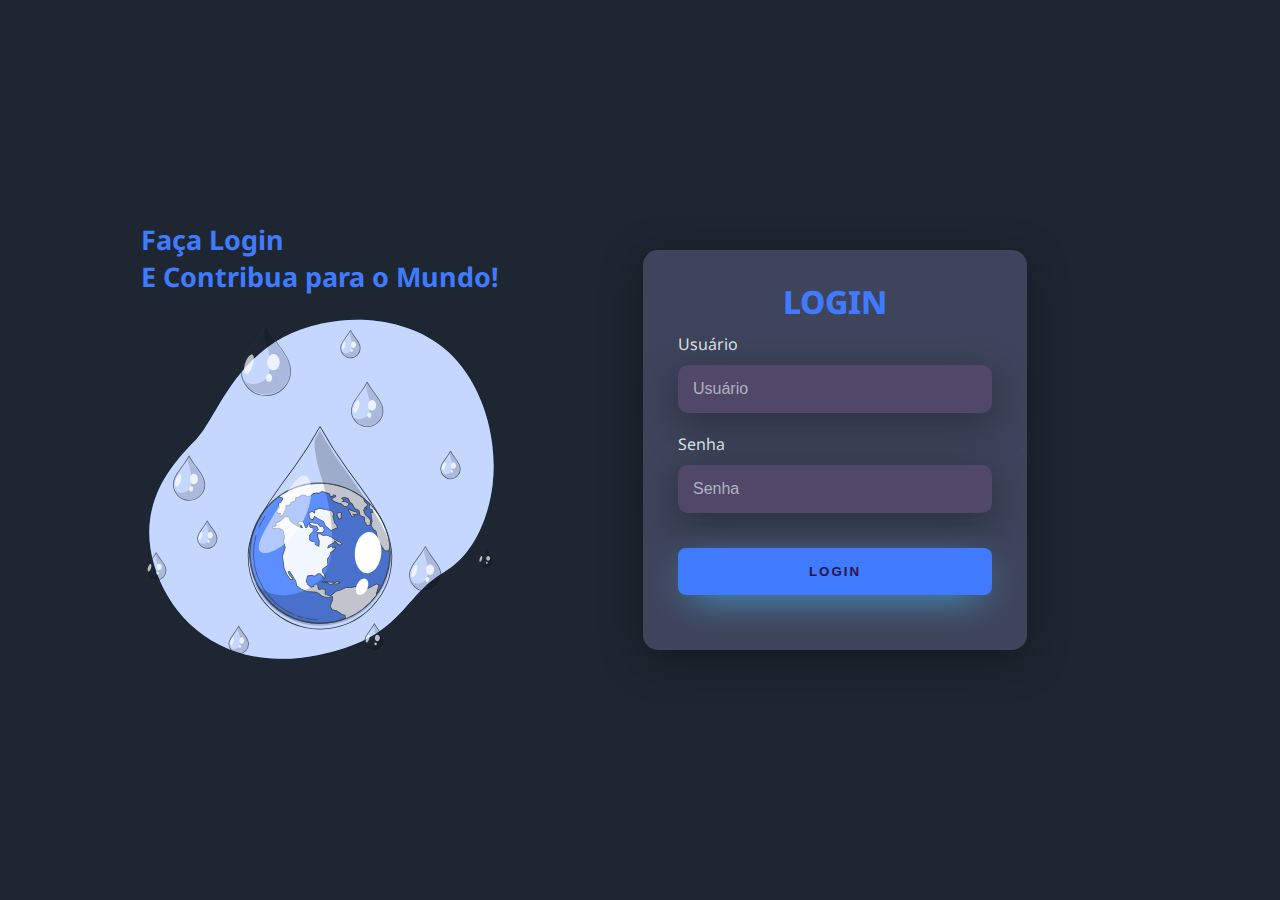
==== pages/login.html @ 5b5a51d1 "fazendo menu mudar de cor" ====
<!DOCTYPE html>
<html lang="pt-br">
<head>
    <meta charset="UTF-8">
    <meta name="viewport" content="width=device-width, initial-scale=1.0">
    <title>Login</title>
    <link rel="stylesheet" href="/css/login.css">
    <link rel="icon" href="#">


</head>
<body>
    <div class="main-login">
        <div class="left-login"> 
            <h1>Faça Login <br> E Contribua para o Mundo! </h1>
            <img src="/assets/mundo rodando.svg" class ="left-login-image" alt="Mundo">
            
        </div>
        <div class="right-login">
            <div class="card-login">
                <h1>LOGIN</h1>
                <div class="textfield">
                    <label for="usuario">Usuário</label>
                    <input type="text" name="usuario" placeholder="Usuário" id="login">
                </div>
                <div class="textfield">
                    <label for="senha">Senha</label>
                    <input type="password" placeholder="Senha" id="senha">
                </div>
                <input type="submit" class="btn-login" value="Login" onclick="logar(); return false" >
            </div>
        </div>
            
    
    </div>

    <script>
        function logar(){

            var login = document.getElementById('login').value;
            var senha = document.getElementById('senha').value;

            if (login == "admin" && senha == "123"){
                alert ('Sucesso, Seja Bem vindo!')
                location.href = "quiz.html"; //localização redirect

            }else{
                alert ('SENHA OU LOGIN INCORRETO!!!')
            }
            }

    </script>
</body>
</html>
---- css/login.css ----
@import url('https://fonts.googleapis.com/css2?family=Noto+Sans:ital,wght@0,100..900;1,100..900&display=swap');


body{
    margin: 0;
    font-family: 'Noto Sans', sans-serif;
}


body *{
    box-sizing: border-box;

}
.main-login{
    width: 100v;
    height: 100vh;
    background: #1d2631;
    display: flex;
    justify-content: center;
    align-items: center;
}

.left-login{
    width: 50vw;
    height: 100vh;
    display: flex;
    justify-content: center;
    align-items: center;
    flex-direction: column;
}

.left-login > h1{
    color: #407BFF;
    font-size: 3vh;
}

.left-login-image{
    width: 30vw;
}

.right-login{
    width: 50vw;
    height: 100vh;
    display: flex;
    justify-content: center;
    align-items: center;
}

.card-login{
    width: 60%;
    display: flex;
    justify-content: center;
    align-items: center;
    flex-direction: column;
    padding: 30px 35px;
    background: #3e445b;
    border-radius: 15px;
    box-shadow: 0px 10px 40px #00000056; /*primeiro valor lado, segundo cima baixo, terceiro blur*/
    margin-right: 250px;
}

.card-login > h1{
    color: #407BFF;
    font-weight: 800;
    margin: 0;
    
}

.textfield{
    display: flex;
    flex-direction: column;
    align-items: flex-start;
    justify-content: center;
    margin: 10px;
    width: 100%;
}

.textfield > input{
    width: 100%;
    border: none;
    border-radius: 10px;
    padding: 15px;
    background: #514869;
    color: #f0ffffde;
    font-size: 12pt;
    box-shadow: 0px 10px 40px #00000056;
    outline: none;
    box-sizing: border-box;
}


.textfield > label{
    color: #f0ffffde;
    margin-bottom: 10px;

}

.textfield > input::placeholder{
    color: #f0ffff96;
}

.btn-login{
    width: 100%;
    padding: 16px 0px;
    margin: 25px;
    border: none;
    border-radius: 8px;
    outline: none;
    text-transform: uppercase;
    font-weight: 800;
    letter-spacing: 2px;
    color: #2b134b;
    background: #407BFF;
    cursor: pointer;
    box-shadow: 0px 10px 40px -12px #51bfff;
}

@media only screen and (max-width: 950px){  /*EM QUANTO FOR NA TELA UMA LARGURA DE 950PX ADD OS ELEMENTOS*/
    .card-login{
        width: 85%;
    }
}



                                       /* FAZENDO RESPONSIVIDADE FOR SMARTPHONES*/
@media only screen and (max-width: 600px){  /*CELULAR E TELAS MENORES  OQUE ACONTECE APENAS QUEM E DO CELULAR PODE VER*/ 
    .main-login{
        flex-direction: column;
    }
    .left-login > h1{
        display: none;
    }

    .left-login{
        width: 100%;
        height: auto;
    }

    .right-login{
        width: 100%;
        height: auto;
    }
    
    .left-login-image{
        width: 40vh;;
    }

    .card-login{
        width: 90%;
    }
}
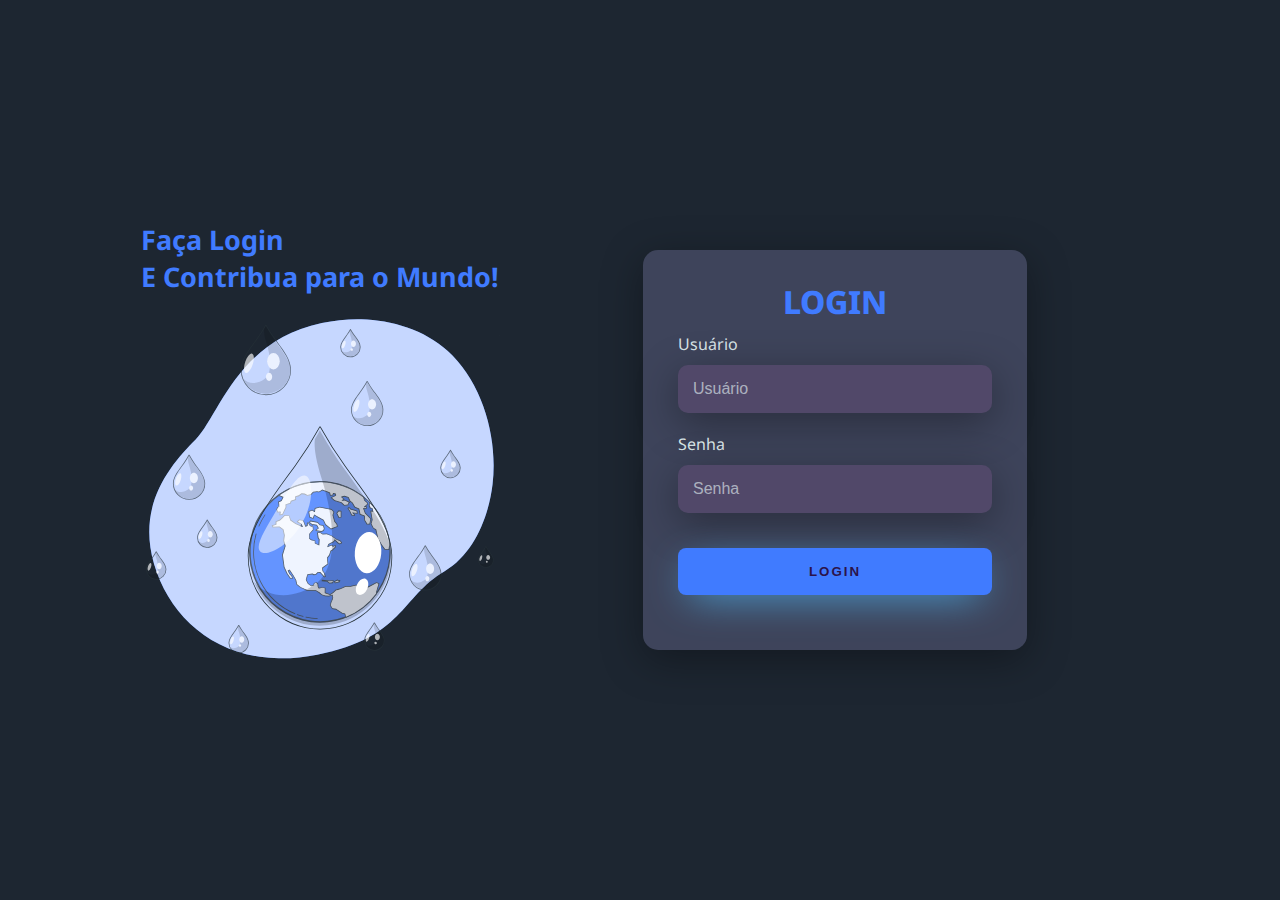
==== commit 545b71d6: "quase finalizado falta apenas solucoes" ====
--- a/pages/login.html
+++ b/pages/login.html
@@ -42,7 +42,7 @@
 
             if (login == "admin" && senha == "123"){
                 alert ('Sucesso, Seja Bem vindo!')
-                location.href = "quiz.html"; //localização redirect
+                location.href = ""; //localização redirect
 
             }else{
                 alert ('SENHA OU LOGIN INCORRETO!!!')
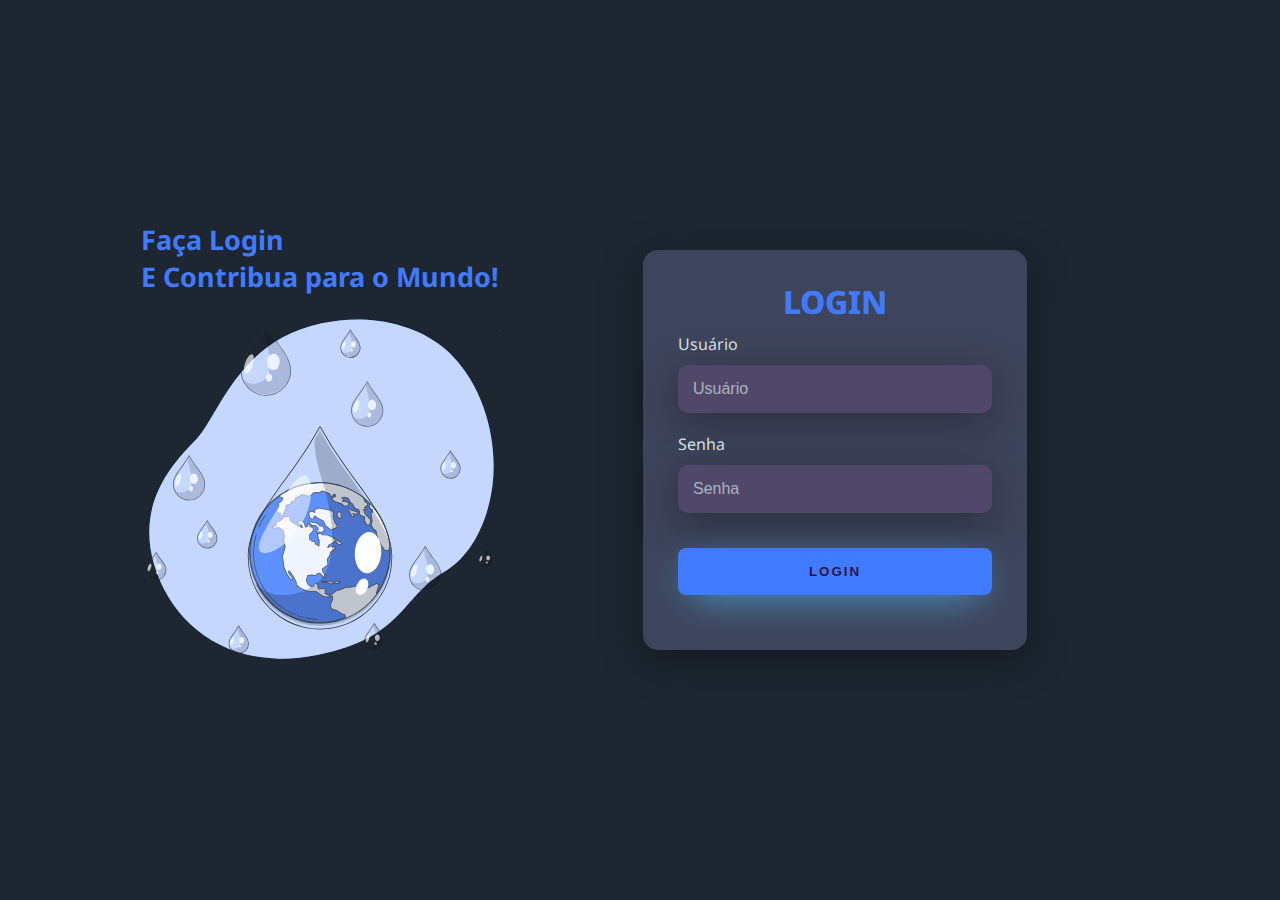
==== commit 116b0e2a: "erro" ====
--- a/pages/login.html
+++ b/pages/login.html
@@ -42,7 +42,7 @@
 
             if (login == "admin" && senha == "123"){
                 alert ('Sucesso, Seja Bem vindo!')
-                location.href = ""; //localização redirect
+                location.href = "#home"; //localização redirect
 
             }else{
                 alert ('SENHA OU LOGIN INCORRETO!!!')
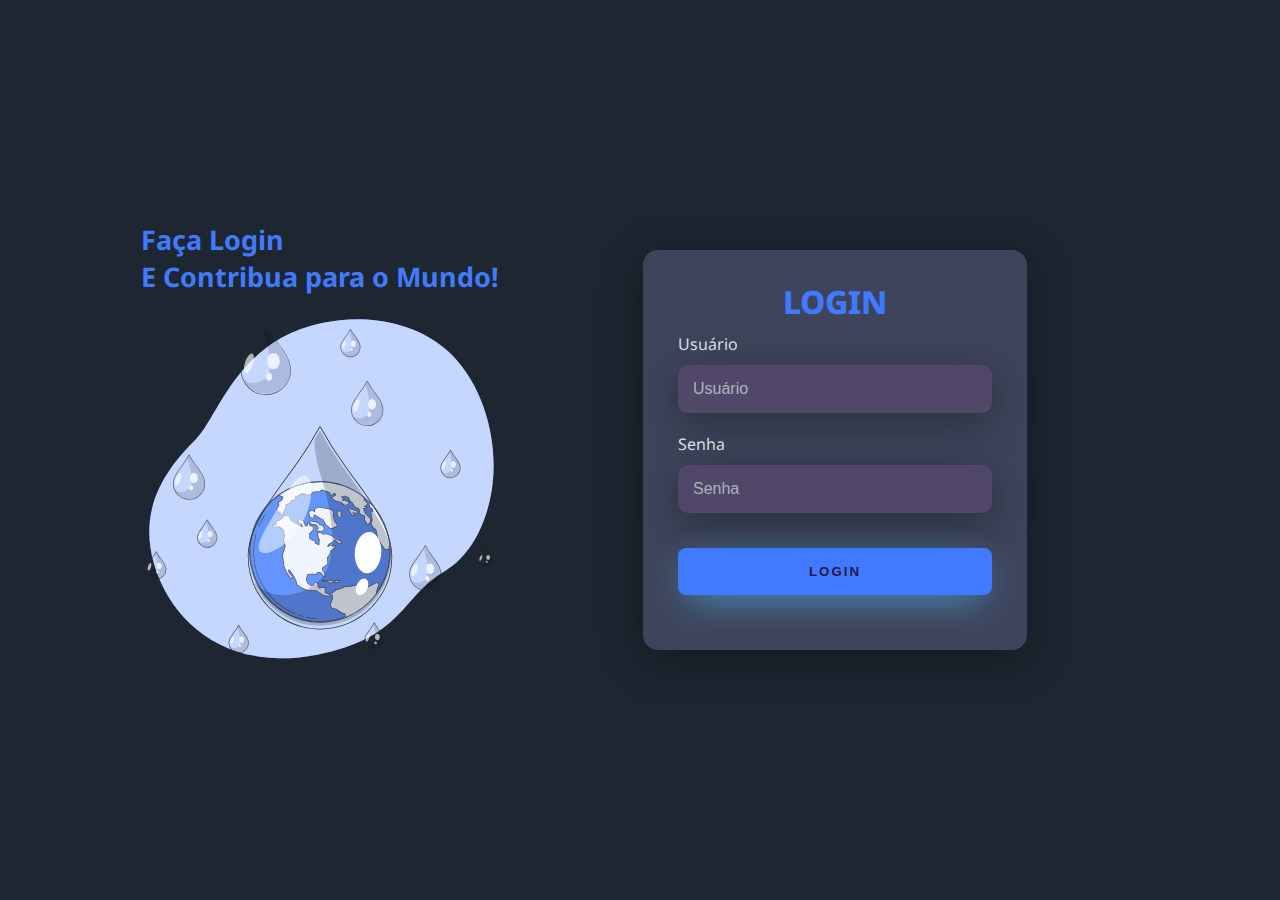
==== commit 066c2969: "Atualizando a página de login" ====
--- a/pages/login.html
+++ b/pages/login.html
@@ -5,8 +5,6 @@
     <meta name="viewport" content="width=device-width, initial-scale=1.0">
     <title>Login</title>
     <link rel="stylesheet" href="/css/login.css">
-    <link rel="icon" href="#">
-
 
 </head>
 <body>
